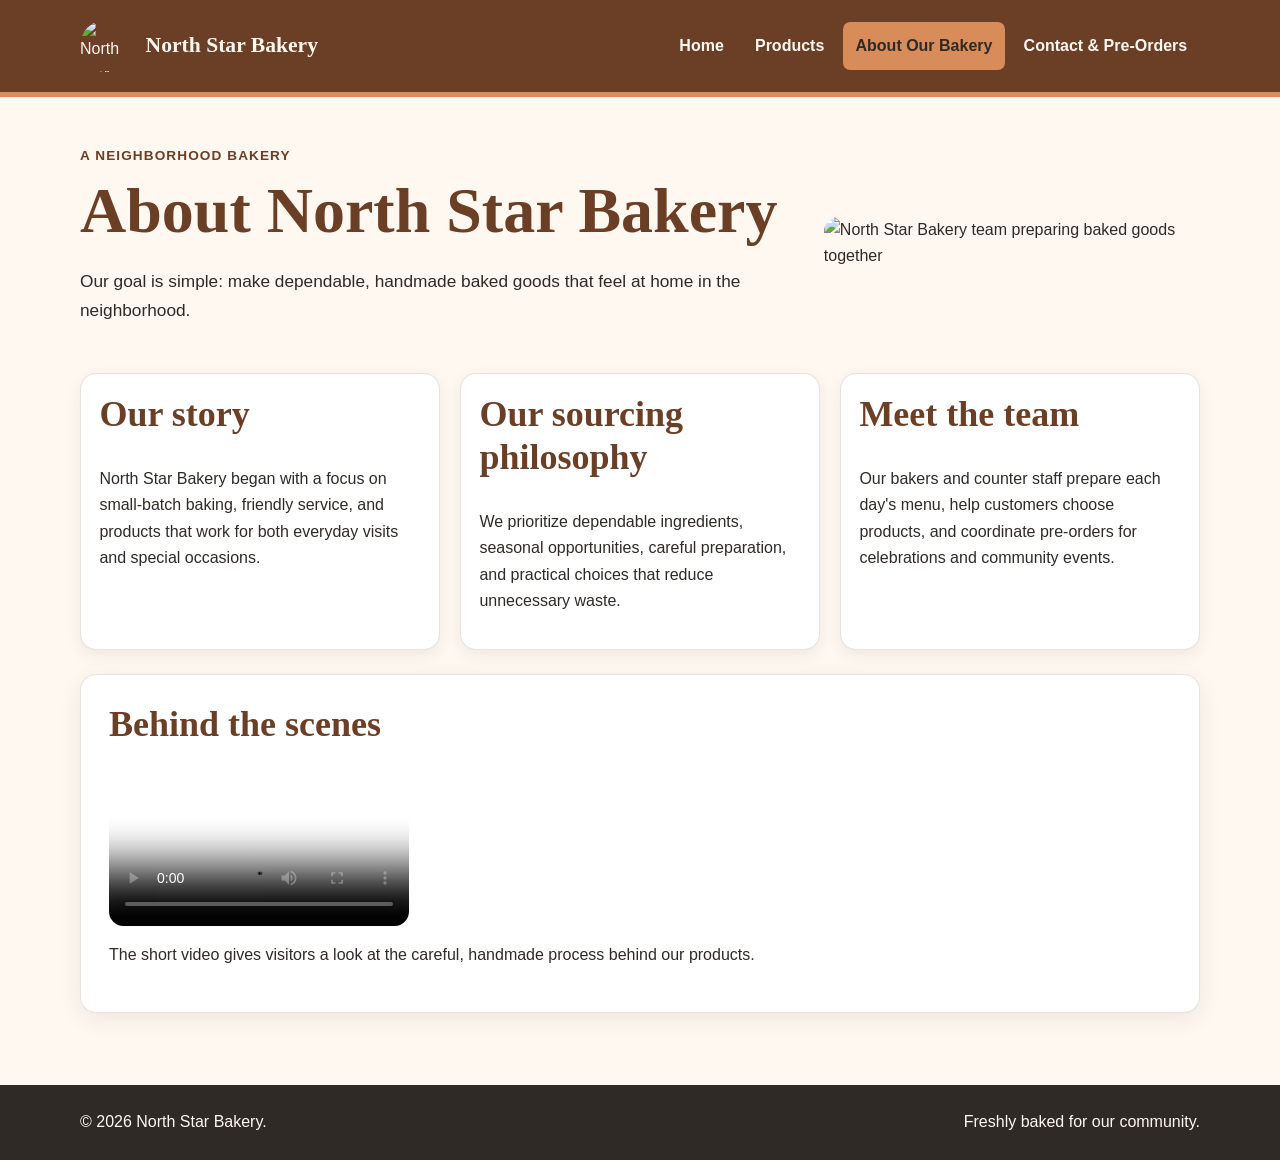
==== about.html @ ec5cc8cc "Add files via upload" ====
<!DOCTYPE html>
<html lang="en">
<head>
  <meta charset="UTF-8">
  <meta name="viewport" content="width=device-width, initial-scale=1.0">
  <title>North Star Bakery | About</title>
  <link rel="stylesheet" href="styles.css">
</head>
<body>
  <a class="skip-link" href="#main-content">Skip to main content</a>
  <header class="site-header">
    <div class="header-inner">
      <div class="brand">
        <img src="assets/bakery-logo.svg" alt="North Star Bakery logo">
        <p class="brand-name">North Star Bakery</p>
      </div>
      <nav aria-label="Main navigation">
        <ul>
          <li><a href="index.html">Home</a></li>
          <li><a href="products.html">Products</a></li>
          <li><a href="about.html" aria-current="page">About Our Bakery</a></li>
          <li><a href="contact.html">Contact &amp; Pre-Orders</a></li>
        </ul>
      </nav>
    </div>
  </header>

  <main id="main-content">
    <section class="page-intro">
      <div>
        <p class="eyebrow">A neighborhood bakery</p>
        <h1>About North Star Bakery</h1>
        <p class="lead">Our goal is simple: make dependable, handmade baked goods that feel at home in the neighborhood.</p>
      </div>
      <img src="assets/bakery-team.svg" alt="North Star Bakery team preparing baked goods together">
    </section>

    <section class="about-grid" aria-label="Bakery story and values">
      <article class="card">
        <h2>Our story</h2>
        <p>North Star Bakery began with a focus on small-batch baking, friendly service, and products that work for both everyday visits and special occasions.</p>
      </article>
      <article class="card">
        <h2>Our sourcing philosophy</h2>
        <p>We prioritize dependable ingredients, seasonal opportunities, careful preparation, and practical choices that reduce unnecessary waste.</p>
      </article>
      <article class="card">
        <h2>Meet the team</h2>
        <p>Our bakers and counter staff prepare each day's menu, help customers choose products, and coordinate pre-orders for celebrations and community events.</p>
      </article>
    </section>

    <section class="section-card" aria-labelledby="video-heading">
      <h2 id="video-heading">Behind the scenes</h2>
      <video controls poster="assets/video-poster.svg">
        <source src="assets/bakery-behind-scenes.mp4" type="video/mp4">
        Your browser does not support the video element. You can <a href="assets/bakery-behind-scenes.mp4">download the behind-the-scenes bakery video</a> instead.
      </video>
      <p>The short video gives visitors a look at the careful, handmade process behind our products.</p>
    </section>
  </main>

  <footer class="site-footer">
    <div class="footer-inner">
      <p>&copy; 2026 North Star Bakery.</p>
      <p>Freshly baked for our community.</p>
    </div>
  </footer>
</body>
</html>
---- styles.css ----
:root {
  --cream: #fff8f0;
  --brown: #6b3e26;
  --terracotta: #d88c5a;
  --charcoal: #2f2a26;
}

* {
  box-sizing: border-box;
}

html {
  scroll-behavior: smooth;
}

body {
  margin: 0;
  font-family: Arial, Helvetica, sans-serif;
  color: var(--charcoal);
  background: var(--cream);
  line-height: 1.65;
}

img,
picture,
video {
  display: block;
  max-width: 100%;
}

img,
video {
  border-radius: 0.9rem;
}

a {
  color: var(--brown);
}

a:hover,
a:focus-visible {
  color: var(--terracotta);
}

.skip-link {
  position: absolute;
  left: -9999px;
  top: 0;
}

.skip-link:focus {
  left: 1rem;
  top: 1rem;
  z-index: 1000;
  padding: 0.75rem 1rem;
  background: var(--charcoal);
  color: var(--cream);
  border-radius: 0.5rem;
}

.site-header {
  background: var(--brown);
  color: var(--cream);
  border-bottom: 0.35rem solid var(--terracotta);
}

.header-inner,
main,
.footer-inner {
  width: min(92%, 70rem);
  margin-inline: auto;
}

.header-inner {
  padding: 1.25rem 0;
}

.brand {
  display: flex;
  align-items: center;
  gap: 0.85rem;
  margin-bottom: 1rem;
}

.brand img {
  width: 3.25rem;
  height: 3.25rem;
  border-radius: 50%;
}

.brand-name {
  margin: 0;
  font-family: Georgia, 'Times New Roman', serif;
  font-size: 1.35rem;
  font-weight: 700;
}

nav ul {
  display: flex;
  flex-direction: column;
  gap: 0.35rem;
  list-style: none;
  padding: 0;
  margin: 0;
}

nav a {
  display: block;
  padding: 0.65rem 0.8rem;
  border-radius: 0.45rem;
  color: var(--cream);
  text-decoration: none;
  font-weight: 700;
}

nav a:hover,
nav a:focus-visible,
nav a[aria-current='page'] {
  background: var(--terracotta);
  color: var(--charcoal);
}

main {
  padding: 2rem 0 3rem;
}

.hero,
.page-intro {
  display: flex;
  flex-direction: column;
  gap: 1.25rem;
  align-items: stretch;
  margin-bottom: 2rem;
}

.hero-copy,
.hero-media {
  flex: 1 1 0;
}

.eyebrow {
  margin: 0 0 0.35rem;
  color: var(--brown);
  font-size: 0.85rem;
  font-weight: 800;
  text-transform: uppercase;
  letter-spacing: 0.08em;
}

h1,
h2,
h3 {
  font-family: Georgia, 'Times New Roman', serif;
  color: var(--brown);
  line-height: 1.2;
}

h1 {
  margin: 0 0 0.8rem;
  font-size: clamp(2.1rem, 8vw, 4rem);
}

h2 {
  margin-top: 0;
  font-size: clamp(1.55rem, 5vw, 2.25rem);
}

h3 {
  font-size: 1.2rem;
}

.lead {
  font-size: 1.08rem;
}

.button,
button {
  display: inline-block;
  border: 0;
  border-radius: 999px;
  background: var(--brown);
  color: var(--cream);
  padding: 0.8rem 1.15rem;
  font: inherit;
  font-weight: 800;
  text-decoration: none;
  cursor: pointer;
}

.button:hover,
.button:focus-visible,
button:hover,
button:focus-visible {
  background: var(--terracotta);
  color: var(--charcoal);
}

.section-card {
  background: white;
  border: 1px solid rgba(107, 62, 38, 0.15);
  border-radius: 1rem;
  padding: 1.25rem;
  margin: 1.5rem 0;
  box-shadow: 0 0.4rem 1.4rem rgba(47, 42, 38, 0.08);
}

.feature-grid,
.product-grid,
.info-grid,
.about-grid {
  display: flex;
  flex-direction: column;
  gap: 1.25rem;
}

.card {
  flex: 1 1 0;
  background: white;
  border: 1px solid rgba(107, 62, 38, 0.15);
  border-radius: 1rem;
  padding: 1.15rem;
  box-shadow: 0 0.35rem 1rem rgba(47, 42, 38, 0.07);
}

.card img {
  width: 100%;
  aspect-ratio: 4 / 3;
  object-fit: cover;
  margin-bottom: 1rem;
}

figure {
  margin: 1.25rem 0;
}

figcaption {
  margin-top: 0.65rem;
  font-size: 0.94rem;
  color: var(--charcoal);
}

.price {
  font-weight: 800;
  color: var(--brown);
}

.highlight {
  border-left: 0.35rem solid var(--terracotta);
  padding-left: 1rem;
}

form {
  display: flex;
  flex-direction: column;
  gap: 1.25rem;
}

fieldset {
  border: 1px solid rgba(107, 62, 38, 0.25);
  border-radius: 0.8rem;
  padding: 1rem;
}

legend {
  padding: 0 0.45rem;
  color: var(--brown);
  font-family: Georgia, 'Times New Roman', serif;
  font-weight: 700;
}

.form-grid {
  display: flex;
  flex-direction: column;
  gap: 1rem;
}

.form-group {
  flex: 1 1 0;
}

label {
  display: block;
  margin-bottom: 0.35rem;
  font-weight: 700;
}

input,
textarea,
select {
  width: 100%;
  border: 1px solid rgba(47, 42, 38, 0.35);
  border-radius: 0.45rem;
  background: white;
  color: var(--charcoal);
  padding: 0.7rem;
  font: inherit;
}

input:focus,
textarea:focus,
select:focus {
  outline: 0.2rem solid rgba(216, 140, 90, 0.45);
  border-color: var(--brown);
}

.radio-row {
  display: flex;
  flex-wrap: wrap;
  gap: 1rem;
}

.radio-option {
  display: flex;
  align-items: center;
  gap: 0.4rem;
}

.radio-option input {
  width: auto;
}

.radio-option label {
  margin: 0;
  font-weight: 400;
}

address {
  font-style: normal;
}

.site-footer {
  background: var(--charcoal);
  color: var(--cream);
}

.footer-inner {
  padding: 1.5rem 0;
  display: flex;
  flex-direction: column;
  gap: 0.35rem;
}

.footer-inner p {
  margin: 0;
}

@media (min-width: 48rem) {
  .header-inner {
    display: flex;
    align-items: center;
    justify-content: space-between;
    gap: 2rem;
  }

  .brand {
    margin-bottom: 0;
  }

  nav ul {
    flex-direction: row;
    align-items: center;
  }

  .hero,
  .page-intro {
    flex-direction: row;
    align-items: center;
    gap: 2.5rem;
  }

  .feature-grid,
  .product-grid,
  .info-grid,
  .about-grid {
    flex-direction: row;
    align-items: stretch;
  }

  .form-grid {
    flex-direction: row;
  }

  .footer-inner {
    flex-direction: row;
    justify-content: space-between;
    align-items: center;
  }

  main {
    padding-top: 3rem;
  }

  .section-card {
    padding: 1.75rem;
  }
}
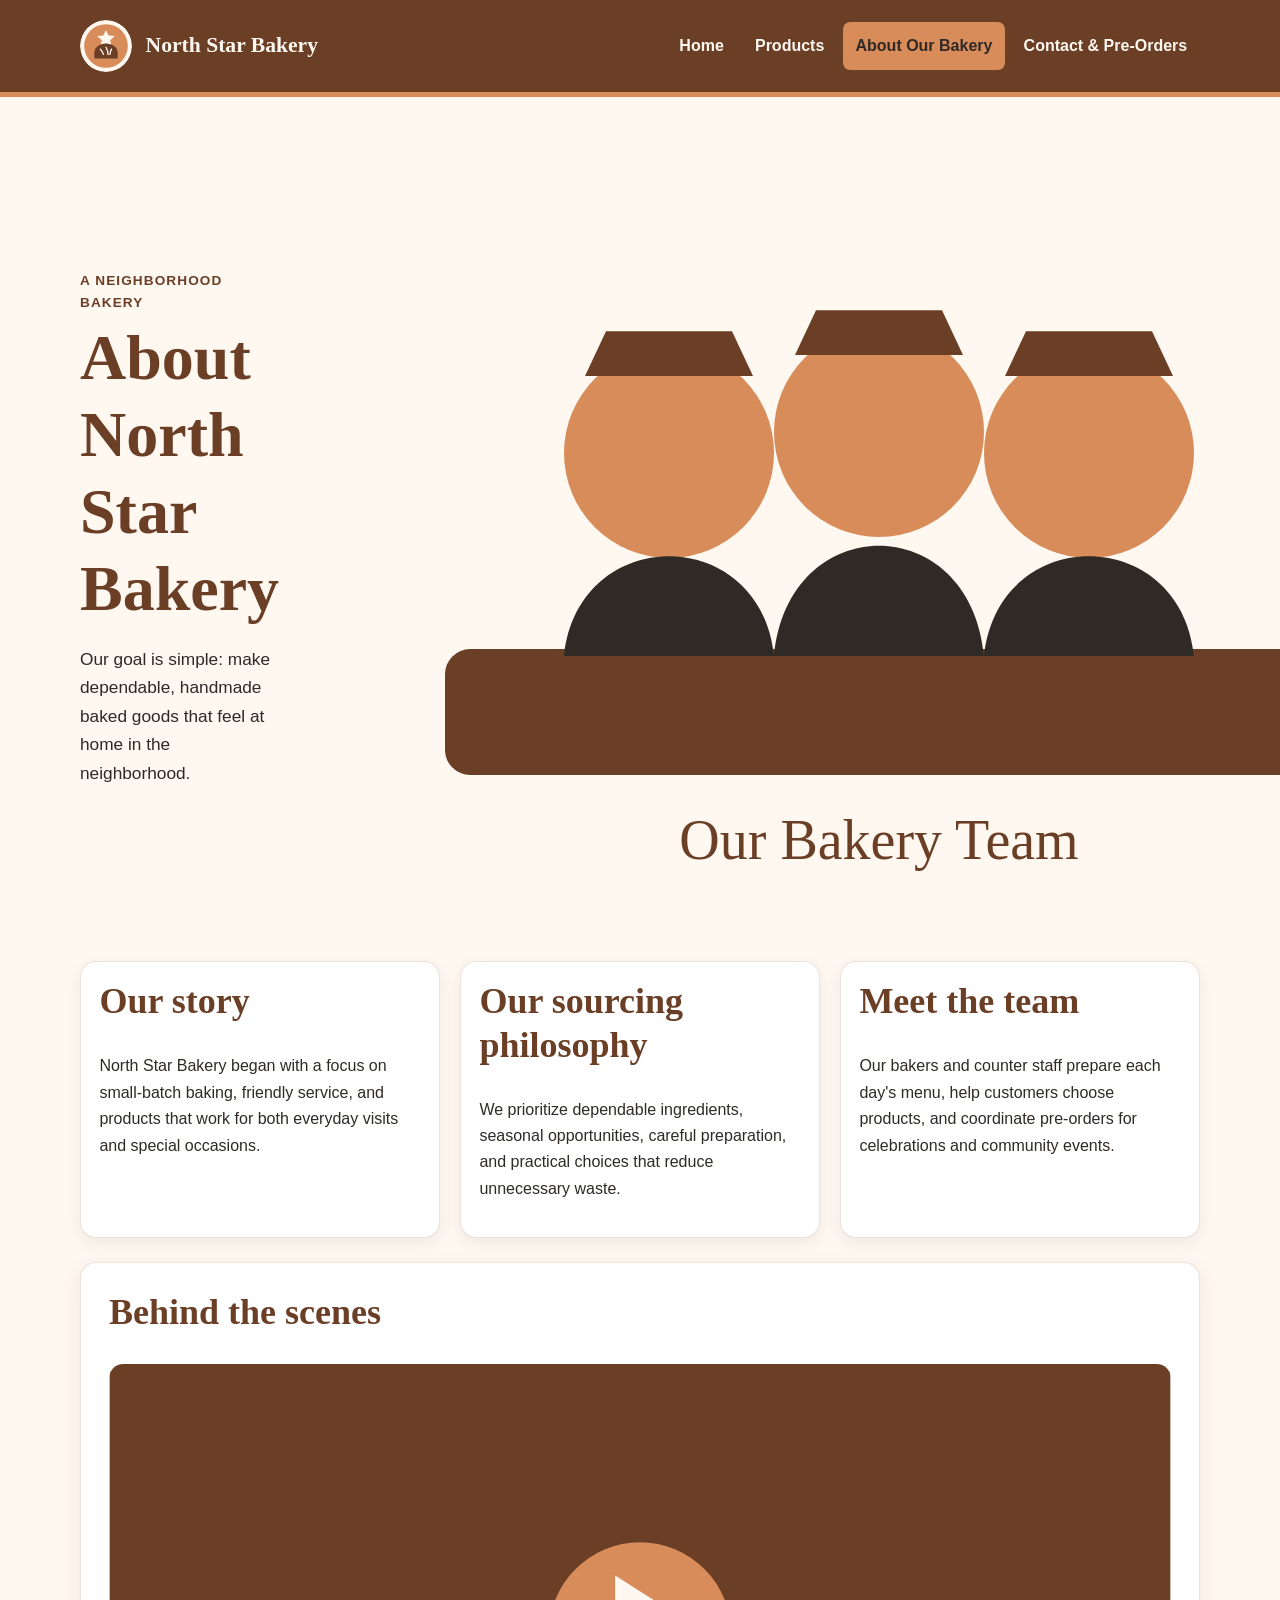
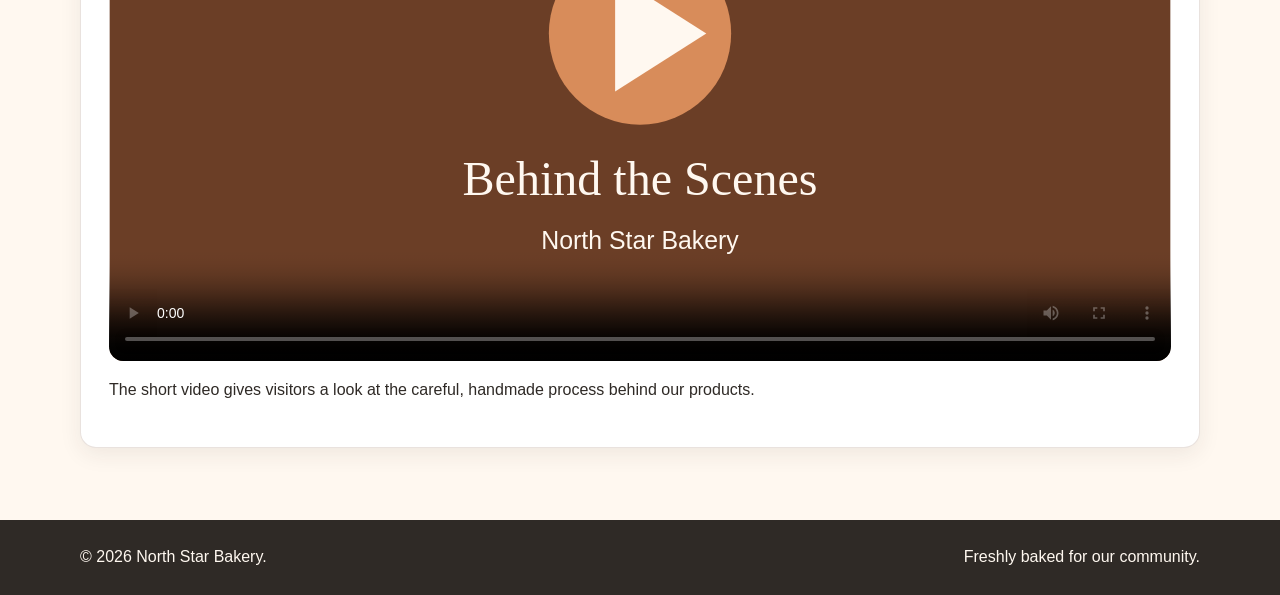
==== commit adc1dca2: "Add files via upload" ====
--- a/about.html
+++ b/about.html
@@ -11,7 +11,7 @@
   <header class="site-header">
     <div class="header-inner">
       <div class="brand">
-        <img src="assets/bakery-logo.svg" alt="North Star Bakery logo">
+        <img src="bakery-logo.svg" alt="North Star Bakery logo">
         <p class="brand-name">North Star Bakery</p>
       </div>
       <nav aria-label="Main navigation">
@@ -32,7 +32,7 @@
         <h1>About North Star Bakery</h1>
         <p class="lead">Our goal is simple: make dependable, handmade baked goods that feel at home in the neighborhood.</p>
       </div>
-      <img src="assets/bakery-team.svg" alt="North Star Bakery team preparing baked goods together">
+      <img src="bakery-team.svg" alt="North Star Bakery team preparing baked goods together">
     </section>
 
     <section class="about-grid" aria-label="Bakery story and values">
@@ -52,9 +52,9 @@
 
     <section class="section-card" aria-labelledby="video-heading">
       <h2 id="video-heading">Behind the scenes</h2>
-      <video controls poster="assets/video-poster.svg">
-        <source src="assets/bakery-behind-scenes.mp4" type="video/mp4">
-        Your browser does not support the video element. You can <a href="assets/bakery-behind-scenes.mp4">download the behind-the-scenes bakery video</a> instead.
+      <video controls poster="video-poster.svg">
+        <source src="bakery-behind-scenes.mp4" type="video/mp4">
+        Your browser does not support the video element. You can <a href="bakery-behind-scenes.mp4">download the behind-the-scenes bakery video</a> instead.
       </video>
       <p>The short video gives visitors a look at the careful, handmade process behind our products.</p>
     </section>
